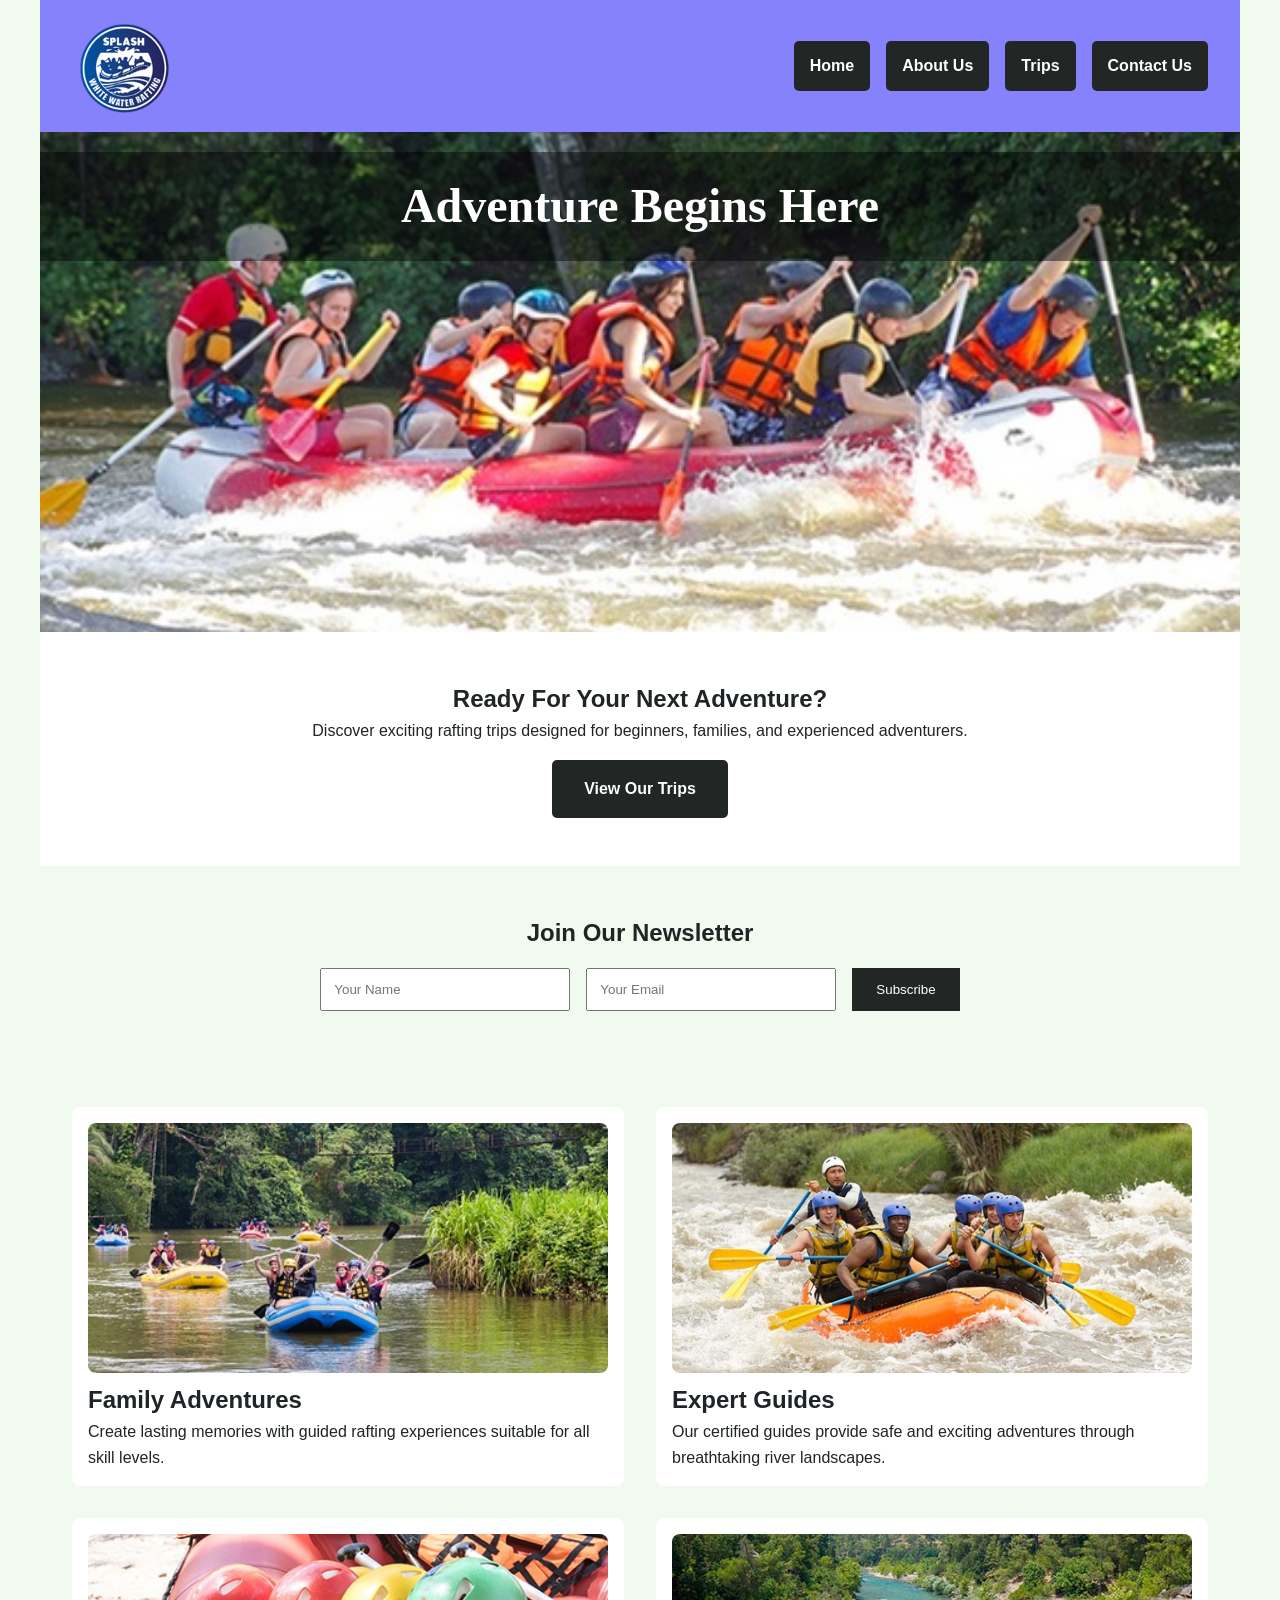
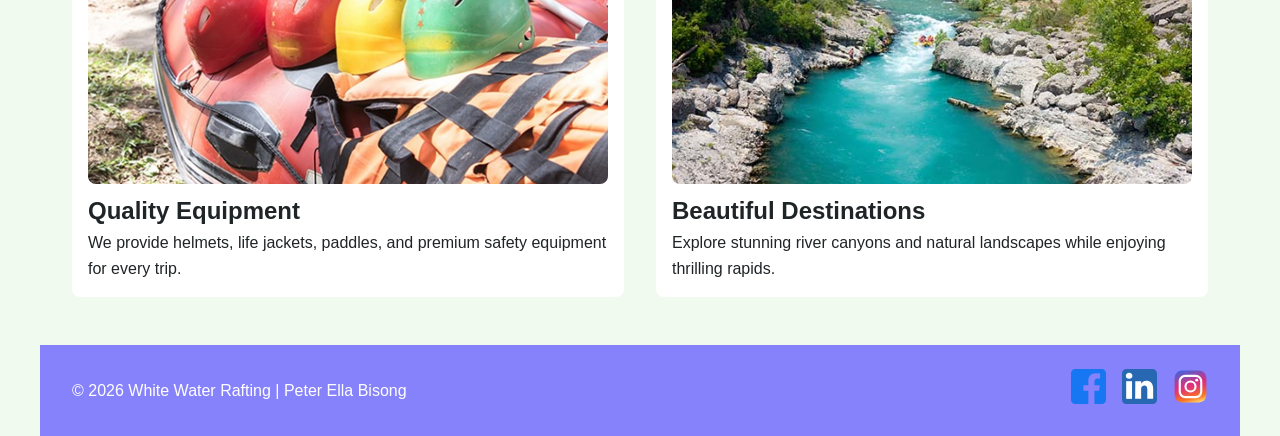
==== wwr/index.html @ 6d1b9abe "W06 Assignment: Rafting Site – Home and Trips Pages" ====
<!DOCTYPE html>
<html lang="en-US">

<head>
    <meta charset="UTF-8">
    <meta name="viewport" content="width=device-width, initial-scale=1.0">

    <title>Home | White Water Rafting</title>

    <meta name="description"
        content="Experience unforgettable white water rafting adventures. Explore our exciting river trips, expert guides, and outdoor experiences for families and thrill seekers.">

    <meta name="author" content="Peter Ella Bisong">

    <link rel="stylesheet" href="styles/rafting.css">
</head>

<body>

<header>
    <img src="images/logo.png"
        alt="White Water Rafting Logo"
        class="logo">

    <nav>
        <a href="index.html">Home</a>
        <a href="about.html">About Us</a>
        <a href="trips.html">Trips</a>
        <a href="contact.html">Contact Us</a>
    </nav>
</header>

<main>

    <section class="hero home-hero">

        <img src="images/home-hero.jpg"
            alt="White water rafting team navigating rapids">

        <h1>Adventure Begins Here</h1>

    </section>

    <section class="cta">

        <h2>Ready For Your Next Adventure?</h2>

        <p>
            Discover exciting rafting trips designed for beginners,
            families, and experienced adventurers.
        </p>

        <a href="trips.html" class="cta-button">
            View Our Trips
        </a>

    </section>

    <section class="newsletter-section">

        <h2>Join Our Newsletter</h2>

        <form class="newsletter-form">

            <input type="text"
                name="name"
                placeholder="Your Name"
                required>

            <input type="email"
                name="email"
                placeholder="Your Email"
                required>

            <button type="submit">
                Subscribe
            </button>

        </form>

    </section>

    <section class="home-grid">

        <div class="grid-card">

            <img src="images/family-rafting.jpg"
                alt="Family rafting trip">

            <h2>Family Adventures</h2>

            <p>
                Create lasting memories with guided rafting
                experiences suitable for all skill levels.
            </p>

        </div>

        <div class="grid-card">

            <img src="images/river-guide.jpg"
                alt="Professional rafting guide">

            <h2>Expert Guides</h2>

            <p>
                Our certified guides provide safe and exciting
                adventures through breathtaking river landscapes.
            </p>

        </div>

        <div class="grid-card">

            <img src="images/equipment.jpg"
                alt="Professional rafting equipment">

            <h2>Quality Equipment</h2>

            <p>
                We provide helmets, life jackets, paddles,
                and premium safety equipment for every trip.
            </p>

        </div>

        <div class="grid-card">

            <img src="images/scenic-river.jpg"
                alt="Beautiful river scenery">

            <h2>Beautiful Destinations</h2>

            <p>
                Explore stunning river canyons and natural
                landscapes while enjoying thrilling rapids.
            </p>

        </div>

    </section>

</main>

<footer>

    <p>&copy; 2026 White Water Rafting | Peter Ella Bisong</p>

    <nav class="socialmedia">

        <a href="https://facebook.com">
            <img src="images/facebook.svg" alt="Facebook icon">
        </a>

        <a href="https://linkedin.com">
            <img src="images/linkedin.svg" alt="LinkedIn icon">
        </a>

        <a href="https://instagram.com">
            <img src="images/instagram.svg" alt="Instagram icon">
        </a>

    </nav>

</footer>

</body>
</html>
---- wwr/styles/rafting.css ----
:root {
    --primary-color: #222725;
    --secondary-color: #6b63ffca;
    --accent1-color: #1f2426;
    --accent2-color: #f1faee;

    --heading-font: Georgia, serif;
    --body-font: Arial, Helvetica, sans-serif;

    --max-width: 1200px;
}

*,
*::before,
*::after {
    margin: 0;
    padding: 0;
    box-sizing: border-box;
}

body {
    font-family: var(--body-font);
    color: var(--accent1-color);
    background-color: var(--accent2-color);
    line-height: 1.6;
}

header,
main,
footer {
    max-width: var(--max-width);
    margin: 0 auto;
}

/* HEADER */

header {
    display: grid;
    grid-template-columns: 150px 1fr;
    align-items: center;
    gap: 2rem;

    background-color: var(--secondary-color);
    padding: 1rem 2rem;
}

.logo {
    width: 100px;
    height: auto;
}

/* NAVIGATION */

header nav {
    display: flex;
    justify-content: flex-end;
    gap: 1rem;
}

header nav a {
    text-decoration: none;
    color: white;
    background-color: var(--primary-color);

    padding: .75rem 1rem;
    border-radius: 5px;

    font-weight: bold;
    transition: .3s;
}

header nav a:hover {
    background-color: white;
    color: var(--primary-color);
}

.sr-only {
    position: absolute;
    width: 1px;
    height: 1px;
    padding: 0;
    margin: -1px;
    overflow: hidden;
    clip: rect(0, 0, 0, 0);
    white-space: nowrap;
    border: 0;
}

/* CONTACT PAGE */

.contact-header {
    text-align: center;
    padding: 2rem;
}

.contact-header h1 {
    color: var(--primary-color);
    margin-bottom: 1rem;
    font-family: var(--heading-font);
}

.contact-header address {
    font-style: normal;
    font-weight: 600;
}

.contact-content {
    display: grid;
    grid-template-columns: 1fr 1fr;
    gap: 2rem;
    padding: 2rem;
    align-items: start;
}

.map-container iframe {
    width: 100%;
    height: 400px;
    border: 2px solid #ccc;
    border-radius: 8px;
}

/* FORM */

.contact-form {
    display: flex;
    flex-direction: column;
    gap: 1rem;
}

.form-group {
    display: flex;
    flex-direction: column;
}

.contact-form label {
    font-weight: 600;
    margin-bottom: .25rem;
}

.contact-form input[type="text"],
.contact-form input[type="email"],
.contact-form textarea {
    padding: .75rem;
    border: 1px solid #bbb;
    border-radius: 4px;
    font-family: inherit;
    width: 100%;
}

fieldset {
    border: none;
    padding: 0;
}

fieldset legend {
    font-weight: bold;
    margin-bottom: .5rem;
}

fieldset label {
    display: block;
    margin-bottom: .5rem;
    font-weight: normal;
}

.newsletter {
    display: flex;
    align-items: center;
    gap: .5rem;
}

/* SUBMIT BUTTON */

.submit-btn {
    background-color: var(--primary-color);
    color: white;
    border: none;
    padding: 1rem;
    font-size: 1rem;
    font-weight: bold;
    cursor: pointer;
    border-radius: 5px;
    transition: .3s;
}

.submit-btn:hover {
    background-color: var(--accent1-color);
}

/* EMPLOYEE SECTION */

.employees {
    background-color: white;
    border: 1px solid #ccc;
    margin: 2rem;
    border-radius: 8px;
}

.employees .adventure-gallery {
    grid-template-columns: repeat(3, 1fr);
}

.employees img {
    height: 180px;
    object-fit: cover;
}

/* RESPONSIVE */

@media (max-width: 900px) {

    .contact-content {
        grid-template-columns: 1fr;
    }

    .employees .adventure-gallery {
        grid-template-columns: 1fr;
    }
}

/* HERO */

.hero {
    position: relative;
}

.hero img {
    display: block;
    width: 100%;
}

.hero h1 {
    position: absolute;
    top: 20px;
    width: 100%;

    text-align: center;
    color: white;

    font-size: 3rem;
    font-family: var(--heading-font);

    background-color: rgba(0,0,0,.45);
    padding: 1rem;
}

.hero article {
    position: absolute;

    bottom: 20px;
    left: 50%;

    transform: translateX(-50%);

    width: 85%;
    max-width: 900px;

    background-color: rgba(255,255,255,.90);

    padding: 1rem;
}

.hero article h2 {
    margin-bottom: .5rem;
}

.hero article img {
    float: right;

    width: 180px;
    margin-left: 1rem;
    border-radius: 8px;
}

/* HISTORY */

.history {
    background-color: white;
    padding: 3rem 2rem;
}

.history h2 {
    text-align: center;
    margin-bottom: 2rem;

    font-family: var(--heading-font);
    color: var(--primary-color);
}

.history-content {
    display: grid;
    grid-template-columns: 1fr 250px 1fr;
    gap: 2rem;
    align-items: center;
}

.history-content img {
    width: 100%;
    border-radius: 8px;
}

/* ADVENTURE SECTION */

.adventures {
    padding: 3rem 2rem;
}

.adventures h2 {
    text-align: center;
    margin-bottom: 2rem;

    font-family: var(--heading-font);
    color: var(--primary-color);
}

.adventure-gallery {
    display: grid;
    grid-template-columns: repeat(5, 1fr);
    gap: 1rem;
}

.adventure-gallery figure {
    text-align: center;
}

.adventure-gallery img {
    width: 100%;
    height: 180px;

    object-fit: cover;
    border-radius: 8px;
}

figcaption {
    margin-top: .5rem;
    font-weight: bold;
}

/* FOOTER */

footer {
    display: flex;
    justify-content: space-between;
    align-items: center;

    background-color: var(--secondary-color);
    color: white;

    padding: 1.5rem 2rem;
}

.socialmedia {
    display: flex;
    gap: 1rem;
}

.socialmedia a {
    text-decoration: none;
}

.socialmedia img {
    width: 35px;
}

/* RESPONSIVE */

@media (max-width: 900px) {

    .history-content {
        grid-template-columns: 1fr;
        text-align: center;
    }

    .adventure-gallery {
        grid-template-columns: repeat(2, 1fr);
    }

    .hero article {
        position: static;
        transform: none;
        width: 100%;
    }

    .hero h1 {
        position: static;
    }
}

@media (max-width: 600px) {

    header {
        grid-template-columns: 1fr;
        text-align: center;
    }

    header nav {
        justify-content: center;
        flex-wrap: wrap;
    }

    .adventure-gallery {
        grid-template-columns: 1fr;
    }

    footer {
        flex-direction: column;
        gap: 1rem;
        text-align: center;
    }

    .hero article img {
        float: none;
        display: block;
        margin: 0 auto 1rem;
    }
}

/* HOME PAGE */

.home-hero img {
    width: 100%;
    height: 500px;
    object-fit: cover;
}

.cta {
    text-align: center;
    padding: 3rem 2rem;
    background-color: white;
}

.cta-button {
    display: inline-block;
    margin-top: 1rem;
    padding: 1rem 2rem;
    background-color: var(--primary-color);
    color: white;
    text-decoration: none;
    border-radius: 5px;
    font-weight: bold;
}

.newsletter-section {
    padding: 3rem 2rem;
    text-align: center;
}

.newsletter-form {
    display: flex;
    justify-content: center;
    gap: 1rem;
    flex-wrap: wrap;
    margin-top: 1rem;
}

.newsletter-form input {
    padding: .75rem;
    min-width: 250px;
}

.newsletter-form button {
    padding: .75rem 1.5rem;
    background: var(--primary-color);
    color: white;
    border: none;
    cursor: pointer;
}

.home-grid {
    display: grid;
    grid-template-columns: repeat(2, 1fr);
    gap: 2rem;
    padding: 3rem 2rem;
}

.grid-card {
    background-color: white;
    padding: 1rem;
    border-radius: 8px;
}

.grid-card img {
    width: 100%;
    height: 250px;
    object-fit: cover;
    border-radius: 8px;
}

/* TRIPS PAGE */

.trip-hero {
    text-align: center;
    padding: 4rem 2rem;
    background-color: white;
}

.trip-cards {
    display: grid;
    grid-template-columns: repeat(3, 1fr);
    gap: 2rem;
    padding: 3rem 2rem;
}

.trip-card {
    background-color: white;
    border-radius: 8px;
    overflow: hidden;
}

.trip-card img {
    width: 100%;
    height: 250px;
    object-fit: cover;
}

.trip-card h2,
.trip-card p {
    padding: 1rem;
}

.trip-table-section {
    padding: 3rem 2rem;
}

.trip-table {
    width: 100%;
    border-collapse: collapse;
}

.trip-table th,
.trip-table td {
    border: 1px solid #ccc;
    padding: 1rem;
    text-align: center;
}

.trip-table th {
    background-color: var(--secondary-color);
    color: white;
}

@media (max-width: 900px) {

    .home-grid {
        grid-template-columns: 1fr;
    }

    .trip-cards {
        grid-template-columns: 1fr;
    }
}
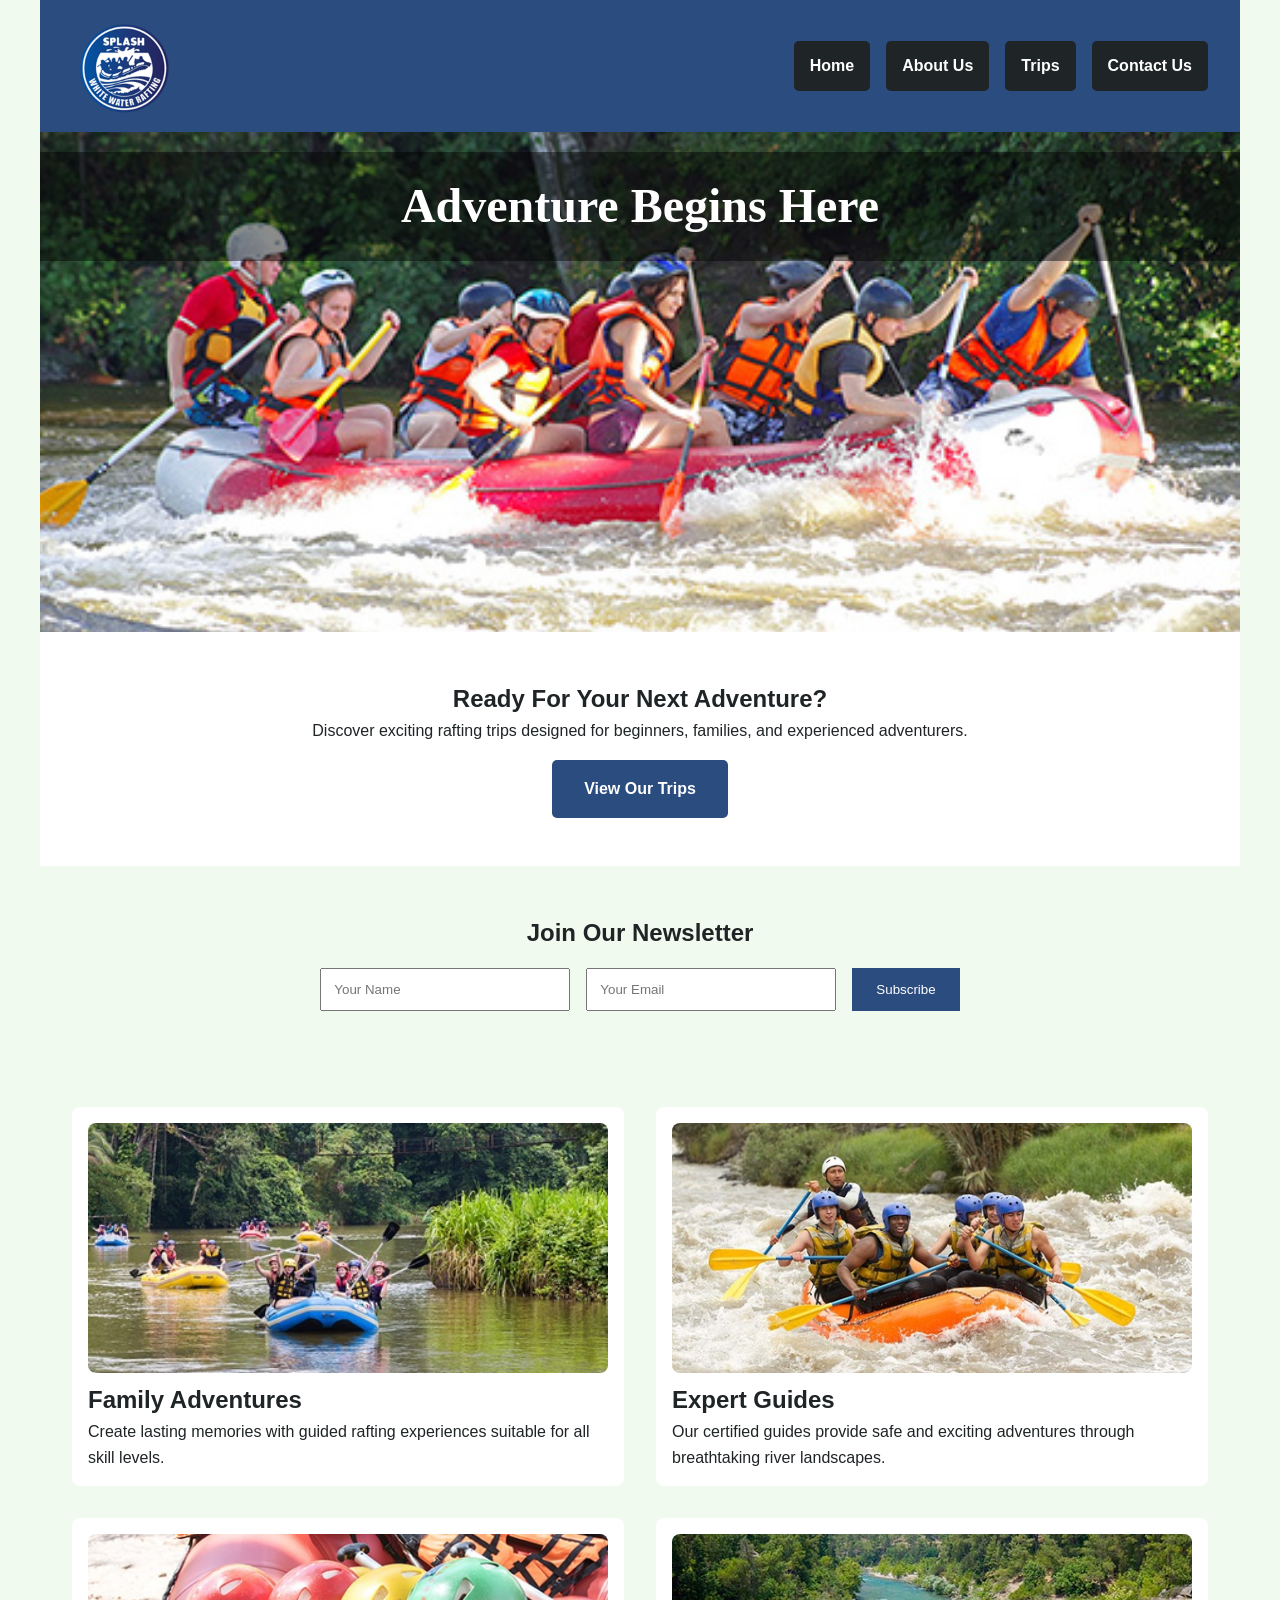
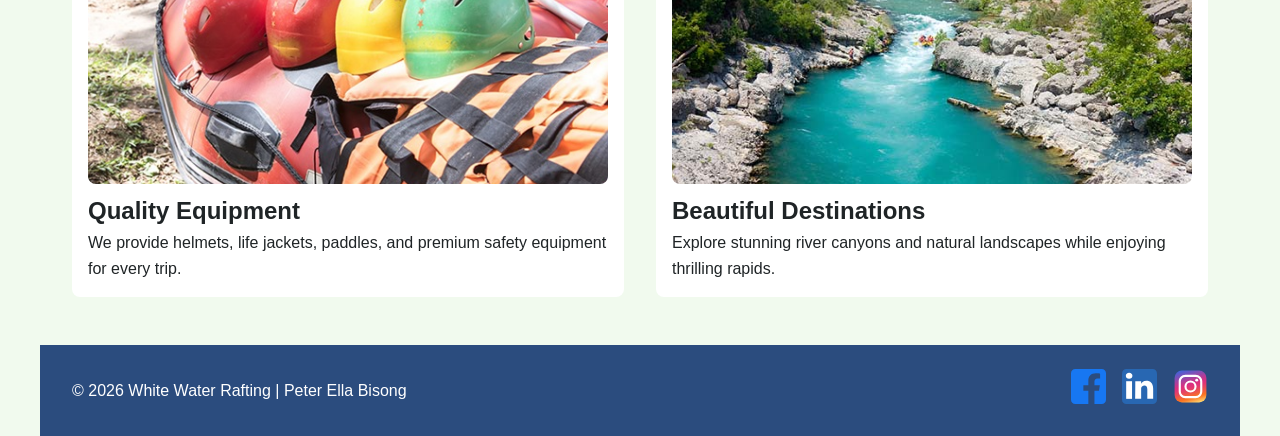
==== commit 817ea7c6: "Transfer size and contrast error fixed" ====
--- a/wwr/index.html
+++ b/wwr/index.html
@@ -35,7 +35,8 @@
     <section class="hero home-hero">
 
         <img src="images/home-hero.jpg"
-            alt="White water rafting team navigating rapids">
+            alt="White water rafting team navigating rapids"
+            loading="lazy">
 
         <h1>Adventure Begins Here</h1>
 
@@ -85,7 +86,7 @@
         <div class="grid-card">
 
             <img src="images/family-rafting.jpg"
-                alt="Family rafting trip">
+                alt="Family rafting trip" loading="lazy">
 
             <h2>Family Adventures</h2>
 
@@ -99,7 +100,7 @@
         <div class="grid-card">
 
             <img src="images/river-guide.jpg"
-                alt="Professional rafting guide">
+                alt="Professional rafting guide" loading="lazy">
 
             <h2>Expert Guides</h2>
 
@@ -113,7 +114,7 @@
         <div class="grid-card">
 
             <img src="images/equipment.jpg"
-                alt="Professional rafting equipment">
+                alt="Professional rafting equipment" loading="lazy">
 
             <h2>Quality Equipment</h2>
 
@@ -127,7 +128,7 @@
         <div class="grid-card">
 
             <img src="images/scenic-river.jpg"
-                alt="Beautiful river scenery">
+                alt="Beautiful river scenery" loading="lazy">
 
             <h2>Beautiful Destinations</h2>
 
--- a/wwr/styles/rafting.css
+++ b/wwr/styles/rafting.css
@@ -1,6 +1,6 @@
 :root {
-    --primary-color: #222725;
-    --secondary-color: #6b63ffca;
+    --primary-color: #1f2426;
+    --secondary-color: #2b4c7e;
     --accent1-color: #1f2426;
     --accent2-color: #f1faee;
 
@@ -55,6 +55,11 @@
     display: flex;
     justify-content: flex-end;
     gap: 1rem;
+}
+
+header nav a:focus {
+    background-color: white;
+    color: var(--primary-color);
 }
 
 header nav a {
@@ -418,9 +423,17 @@
 /* HOME PAGE */
 
 .home-hero img {
-    width: 100%;
+    max-width: 1600px;
     height: 500px;
     object-fit: cover;
+}
+
+a:focus,
+    button:focus,
+    input:focus,
+    textarea:focus {
+    outline: 3px solid #000;
+    outline-offset: 2px;
 }
 
 .cta {
@@ -433,11 +446,16 @@
     display: inline-block;
     margin-top: 1rem;
     padding: 1rem 2rem;
-    background-color: var(--primary-color);
+    background-color: var(--secondary-color);
     color: white;
     text-decoration: none;
     border-radius: 5px;
     font-weight: bold;
+}
+
+.cta-button:hover,
+.submit-btn:hover {
+    background-color: var(--primary-color);
 }
 
 .newsletter-section {
@@ -460,7 +478,7 @@
 
 .newsletter-form button {
     padding: .75rem 1.5rem;
-    background: var(--primary-color);
+    background: var(--secondary-color);
     color: white;
     border: none;
     cursor: pointer;
